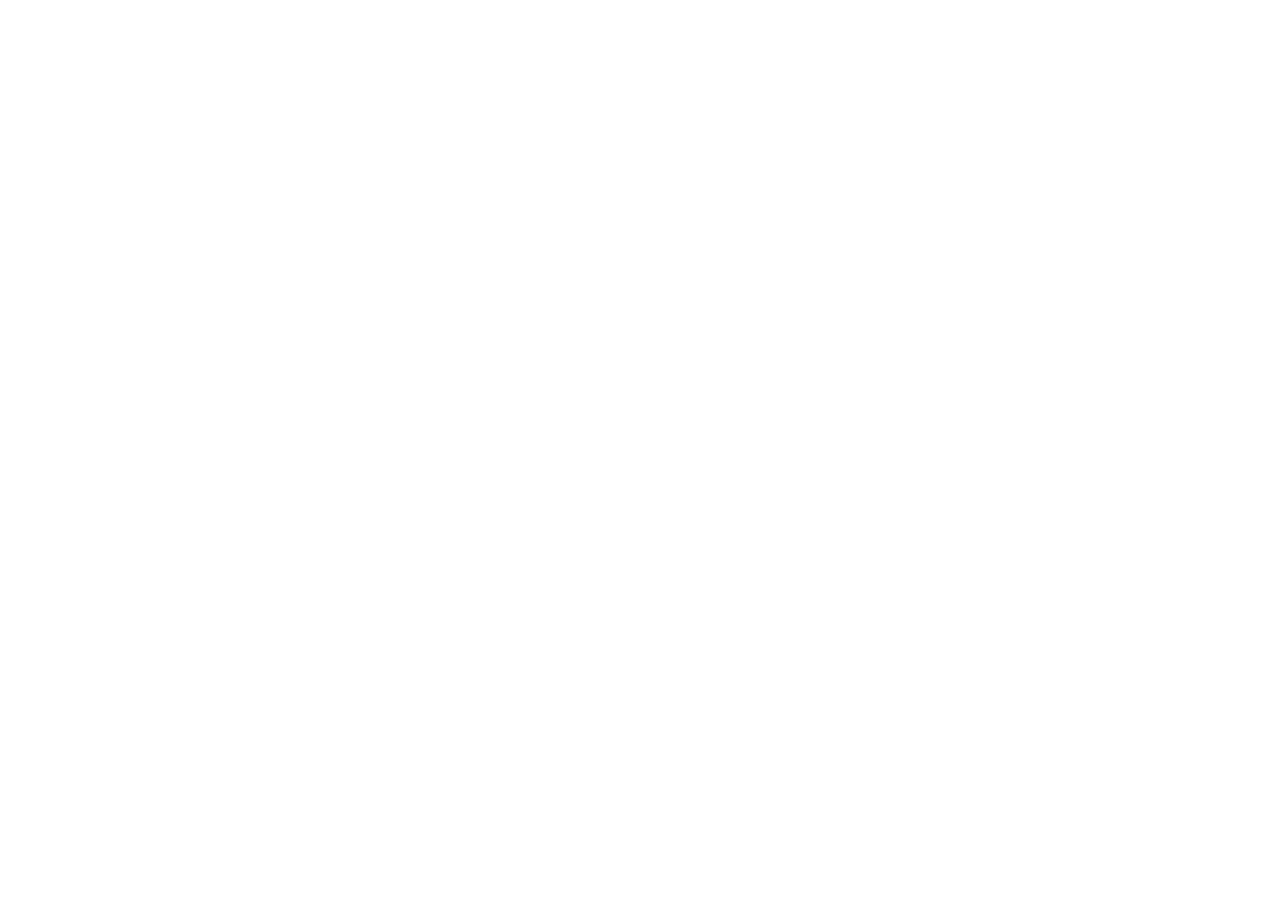
==== Kopernikusz.html @ 82b367d4 "kopernikusz post hozzáadva" ====
<!DOCTYPE html>
<html lang="hu">
<head>
    <meta charset="UTF-8">
    <meta name="viewport" content="width=device-width, initial-scale=1.0">
    <title>Kopernikusz</title>
</head>
<body>
    <header></header>
    <main></main>
    <nav></nav>
    <article></article>
    <footer></footer>
</body>
</html>
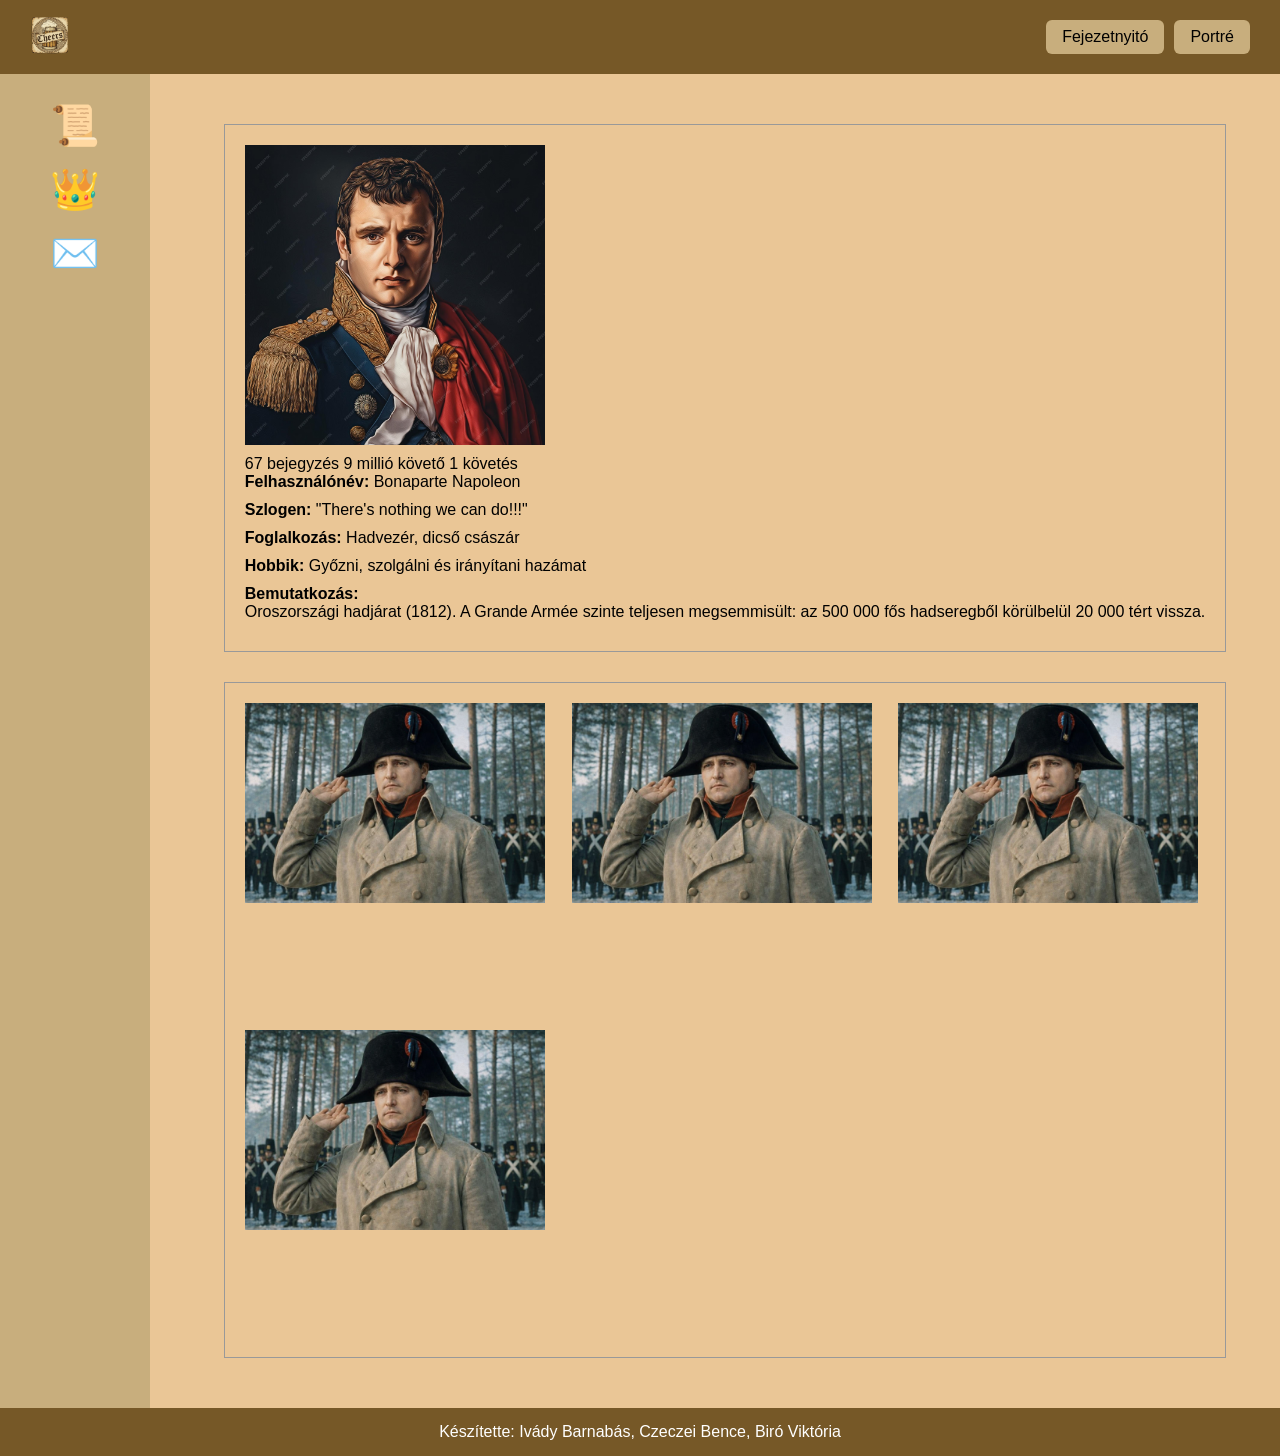
==== commit fa27708b: "posztok befejezve" ====
--- a/Kopernikusz.html
+++ b/Kopernikusz.html
@@ -3,13 +3,84 @@
 <head>
     <meta charset="UTF-8">
     <meta name="viewport" content="width=device-width, initial-scale=1.0">
-    <title>Kopernikusz</title>
+    <link rel="stylesheet" href="formazas.css">
+    <link rel="stylesheet" href="elrendezes.css">
+    <link rel="stylesheet" href="profil.css">
+    <link rel="icon" type="image/x-icon" href="kepek/cheers_icon.webp">
+    <title>Cheers - Fejezetnyitó</title>
 </head>
 <body>
-    <header></header>
-    <main></main>
-    <nav></nav>
-    <article></article>
-    <footer></footer>
+    <header>
+        <div class="logo"><img src="kepek/cheers_icon.webp" alt="icon"></div>
+    <nav>
+      <a href="index.html">Fejezetnyitó</a>
+        <a href="profilok.html">Portré</a>
+    </nav>
+    </header>
+    <main>
+        <aside>
+            <nav>
+                <a href="index.html">📜</a>
+                <a href="profilok.html">👑</a>
+                <a href="#">✉️</a>
+            </nav>
+        </aside>
+
+<article>
+
+    <div class="profil-container">
+
+
+        <div class="profil-fejlec">
+
+            <div>
+                <div class="profil-kep">
+                    <img src="kepek/Napoleon_pfp.webp" alt="">
+                </div>
+
+                <div class="profil-stats">
+                    <span>67 bejegyzés</span>
+                    <span>9 millió követő</span>
+                    <span>1 követés</span>
+                </div>
+            </div>
+
+            <div class="profil-adatok">
+                <p><strong>Felhasználónév:</strong> Bonaparte Napoleon</p>
+                <p><strong>Szlogen:</strong> "There's nothing we can do!!!"</p>
+                <p><strong>Foglalkozás:</strong> Hadvezér, dicső császár</p>
+                <p><strong>Hobbik:</strong> Győzni, szolgálni és irányítani hazámat</p>
+                <p><strong>Bemutatkozás:</strong><br>
+                    Oroszországi hadjárat (1812). A Grande Armée szinte teljesen megsemmisült:
+                    az 500 000 fős hadseregből körülbelül 20 000 tért vissza.
+                </p>
+            </div>
+
+        </div>
+
+        <!-- POSZTOK -->
+        <div class="poszt-grid">
+            <div class="poszt-kartya">
+                <img src="kepek/Napoleon_post.webp" alt="">
+            </div>
+            <div class="poszt-kartya">
+                <img src="kepek/Napoleon_post.webp" alt="">
+            </div>
+            <div class="poszt-kartya">
+                <img src="kepek/Napoleon_post.webp" alt="">
+            </div>
+            <div class="poszt-kartya">
+                <img src="kepek/Napoleon_post.webp" alt="">
+            </div>
+        </div>
+
+    </div>
+
+</article>
+       
+    </main>
+     <footer>
+            <p>Készítette: Ivády Barnabás, Czeczei Bence, Biró Viktória</p>
+        </footer>
 </body>
 </html>
--- a/formazas.css
+++ b/formazas.css
@@ -0,0 +1,166 @@
+* {
+  margin: 0;
+  padding: 0;
+  box-sizing: border-box;
+  }
+
+body {
+font-family: Arial, sans-serif;
+background-color: #EAC696;
+}
+
+header {
+display: grid;
+grid-template-columns: auto 1fr;
+align-items: center;
+padding: 15px 30px;
+background: #765827;
+color: white;
+}
+
+.logo img {
+height: 40px;
+}
+
+header nav {
+display: grid;
+grid-auto-flow: column;
+justify-content: end;
+}
+
+header nav a {
+text-decoration: none;
+background: #C8AE7D;
+padding: 8px 16px;
+margin-left: 10px;
+border-radius: 6px;
+color: black;
+transition: 0.3s;
+}
+
+header nav a:hover {
+background: #65451F;
+color: white;
+}
+
+aside {
+background: #C8AE7D;
+padding-top: 20px;
+}
+
+aside nav {
+display: grid;
+justify-items: center;
+row-gap: 5px;
+}
+
+aside nav a {
+font-size: 40px;
+padding: 8px;
+border-radius: 10px;
+text-decoration: none;
+transition: 0.3s;
+}
+
+aside nav a:hover {
+background: #765827;
+}
+
+.posztok {
+max-width: 1200px;
+margin: auto;
+display: grid;
+row-gap: 20px;
+}
+
+.poszt{
+background-color: white;
+border-radius: 12px;
+padding: 20px;
+box-shadow: 0 5px 15px rgba(0,0,0,0.1);
+display: grid;
+row-gap: 15px;
+}
+
+.posztkep {
+position: relative;
+}
+
+.posztkep img {
+width: 100%;
+border-radius: 10px;
+}
+
+.posztkepinfo {
+position: absolute;
+bottom: 10px;
+left: 10px;
+background: rgba(0,0,0,0.6);
+color: white;
+padding: 5px 10px;
+border-radius: 6px;
+display: grid;
+grid-auto-flow: column;
+column-gap: 10px;
+}
+
+.posztleiras {
+margin-top: 15px;
+color: #333;
+}
+
+.komment {
+background: #EAC696;
+margin-bottom: 10px;
+}
+
+.komment h2 {
+margin-bottom: 5px;
+}
+
+.valasz {
+background: #C8AE7D;
+}
+
+.valasz h3 {
+margin-bottom: 5px;
+}
+
+footer {
+    width: 100%;
+    text-align: center;
+    padding: 15px;
+    background: #765827;
+    color: white;
+}
+.profil-cards{
+    display: grid;
+    grid-template-columns: 1fr 1fr 1fr;
+    gap: 20px;
+}
+.profil-card{
+    background-color: white;
+    padding: 20px;
+    border-radius: 12px;
+    text-align: center;
+    transition: all 0.3s;
+    max-height: 300px;
+    max-width: 400px;
+}
+.profil-card:hover{
+    background-color: #765827;
+    transform: translateY(-5px);
+}
+.profil-card a{
+    text-decoration: none;
+    color: #765827;
+    transition: all 0.3s;
+}
+.profil-card:hover a{
+    color: white;
+}
+.profil-card img{
+    width: 200px;
+    border-radius: 20px;
+    max-width: 100%;
+}
--- a/elrendezes.css
+++ b/elrendezes.css
@@ -0,0 +1,82 @@
+main {
+    display: grid;
+    grid-template-columns: 150px 1fr;
+    gap: 20px;
+}
+
+aside {
+    height: auto;
+    max-width: 150px;
+    display: grid;
+    justify-content: center;
+}
+
+aside nav {
+    align-self: start;
+    display: grid;
+    justify-items: center;
+    row-gap: 1px;
+}
+
+article {
+    padding: 30px;
+    display: grid;
+    justify-content: center;
+}
+
+.posztok {
+    max-width: 700px;
+    display: grid;
+    row-gap: 20px;
+}
+
+.poszt {
+    display: grid;
+    row-gap: 15px;
+    padding: 20px;
+    border-radius: 12px;
+}
+
+.posztinfo {
+    display: grid;
+    grid-template-columns: 1fr 2fr;
+    gap: 20px;
+    position: relative;
+}
+
+.posztkep img {
+    width: 100%;
+    border-radius: 10px;
+}
+
+.posztkepinfo {
+    position: absolute;
+    bottom: 10px;
+    left: 10px;
+
+    display: grid;
+    grid-auto-flow: column;
+    column-gap: 10px;
+}
+
+.posztleiras {
+    display: grid;
+    row-gap: 10px;
+}
+
+.kommentek {
+    display: grid;
+    row-gap: 10px;
+}
+
+.komment {
+    padding: 10px;
+    border-radius: 8px;
+}
+
+.valasz {
+    margin-top: 10px;
+    margin-left: 20px;
+    padding: 8px;
+    border-radius: 6px;
+}
--- a/profil.css
+++ b/profil.css
@@ -0,0 +1,65 @@
+
+article {
+
+    padding: 30px;
+}
+
+.profil-fejlec {
+
+    gap: 30px;
+    padding: 20px;
+}
+
+.profil-kep {
+    width: 300px;
+    height: 300px;
+}
+
+.profil-adatok {
+    
+}
+
+.profil-stats {
+
+    gap: 20px;
+    margin-top: 10px;
+}
+
+.poszt-grid {
+    margin-top: 30px;
+    display: grid;
+    grid-template-columns: 1fr 1fr 1fr;
+    gap: 20px;
+}
+
+.poszt-kartya {
+    width: 100%;
+    aspect-ratio: 1/1;
+}
+.profil-container {
+    padding: 20px;
+}
+
+.profil-fejlec {
+    border: 1px solid #999;
+}
+
+.profil-kep img {
+    width: 100%;
+    height: 100%;
+    object-fit: cover;
+}
+
+.profil-adatok p {
+    margin-bottom: 10px;
+}
+
+.poszt-grid {
+    border: 1px solid #999;
+    padding: 20px;
+}
+
+.poszt-grid img {
+    width: 300px;
+    height: 200px;
+}
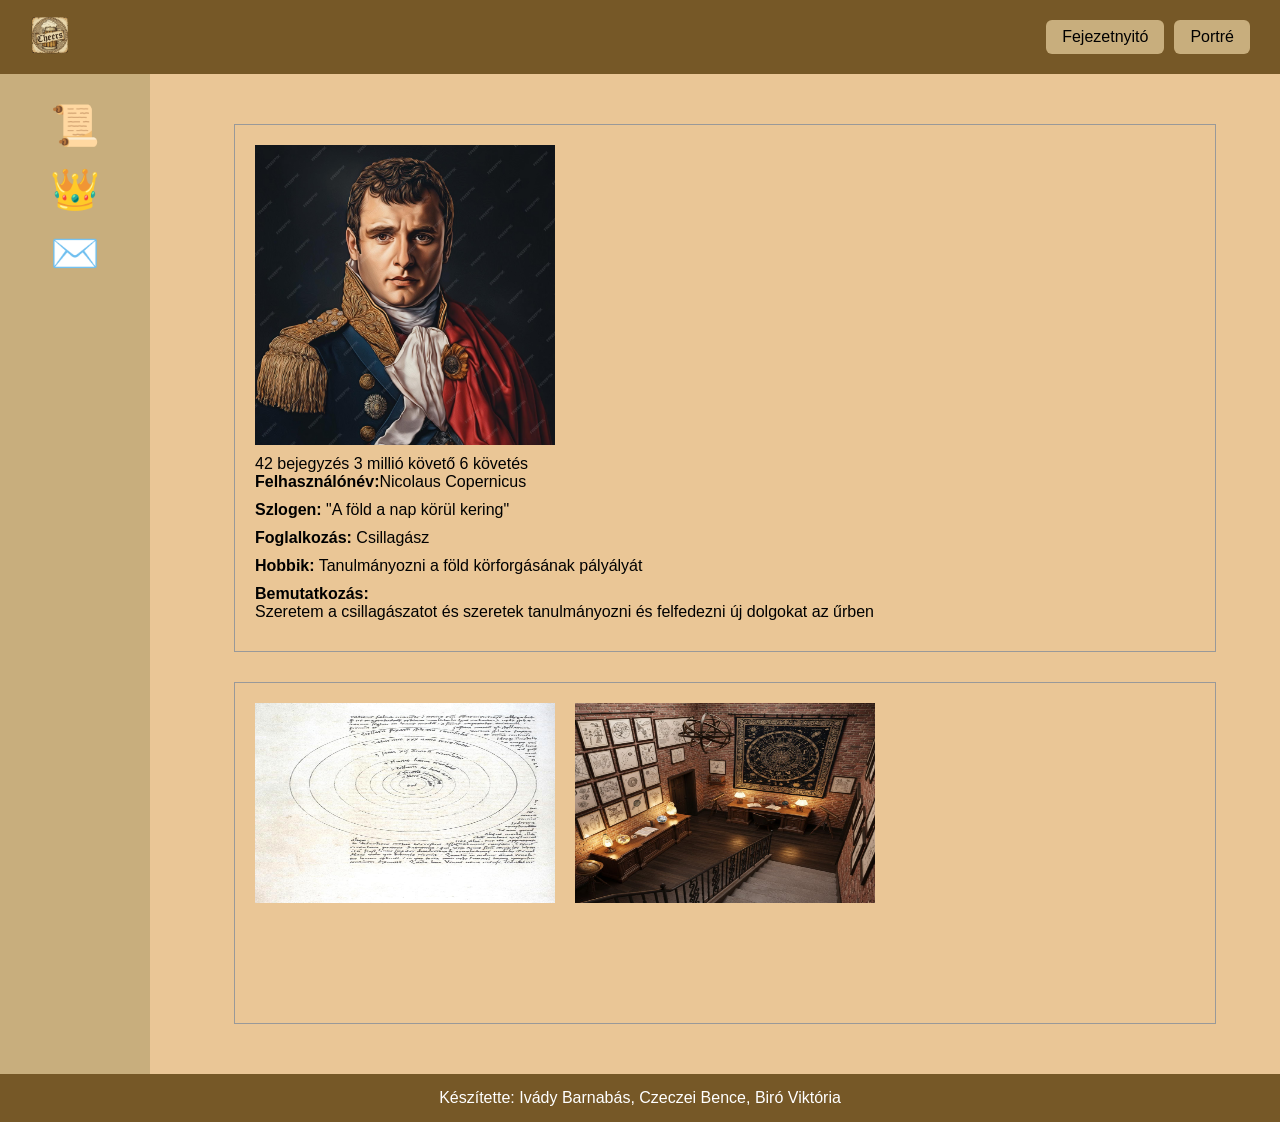
==== commit 62f8aeeb: "Kopernikusz megcsinálva" ====
--- a/Kopernikusz.html
+++ b/Kopernikusz.html
@@ -39,20 +39,19 @@
                 </div>
 
                 <div class="profil-stats">
-                    <span>67 bejegyzés</span>
-                    <span>9 millió követő</span>
-                    <span>1 követés</span>
+                    <span>42 bejegyzés</span>
+                    <span>3 millió követő</span>
+                    <span>6 követés</span>
                 </div>
             </div>
 
             <div class="profil-adatok">
-                <p><strong>Felhasználónév:</strong> Bonaparte Napoleon</p>
-                <p><strong>Szlogen:</strong> "There's nothing we can do!!!"</p>
-                <p><strong>Foglalkozás:</strong> Hadvezér, dicső császár</p>
-                <p><strong>Hobbik:</strong> Győzni, szolgálni és irányítani hazámat</p>
+                <p><strong>Felhasználónév:</strong>Nicolaus Copernicus</p>
+                <p><strong>Szlogen:</strong> "A föld a nap körül kering"</p>
+                <p><strong>Foglalkozás:</strong> Csillagász</p>
+                <p><strong>Hobbik:</strong> Tanulmányozni a föld körforgásának pályályát</p>
                 <p><strong>Bemutatkozás:</strong><br>
-                    Oroszországi hadjárat (1812). A Grande Armée szinte teljesen megsemmisült:
-                    az 500 000 fős hadseregből körülbelül 20 000 tért vissza.
+                    Szeretem a csillagászatot és szeretek tanulmányozni és felfedezni új dolgokat az űrben
                 </p>
             </div>
 
@@ -61,16 +60,10 @@
         <!-- POSZTOK -->
         <div class="poszt-grid">
             <div class="poszt-kartya">
-                <img src="kepek/Napoleon_post.webp" alt="">
+                <img src="kepek/Kopernikusz_post.webp" alt="">
             </div>
             <div class="poszt-kartya">
-                <img src="kepek/Napoleon_post.webp" alt="">
-            </div>
-            <div class="poszt-kartya">
-                <img src="kepek/Napoleon_post.webp" alt="">
-            </div>
-            <div class="poszt-kartya">
-                <img src="kepek/Napoleon_post.webp" alt="">
+                <img src="kepek/Kopernikusz_post2.jpeg" alt="">
             </div>
         </div>
 
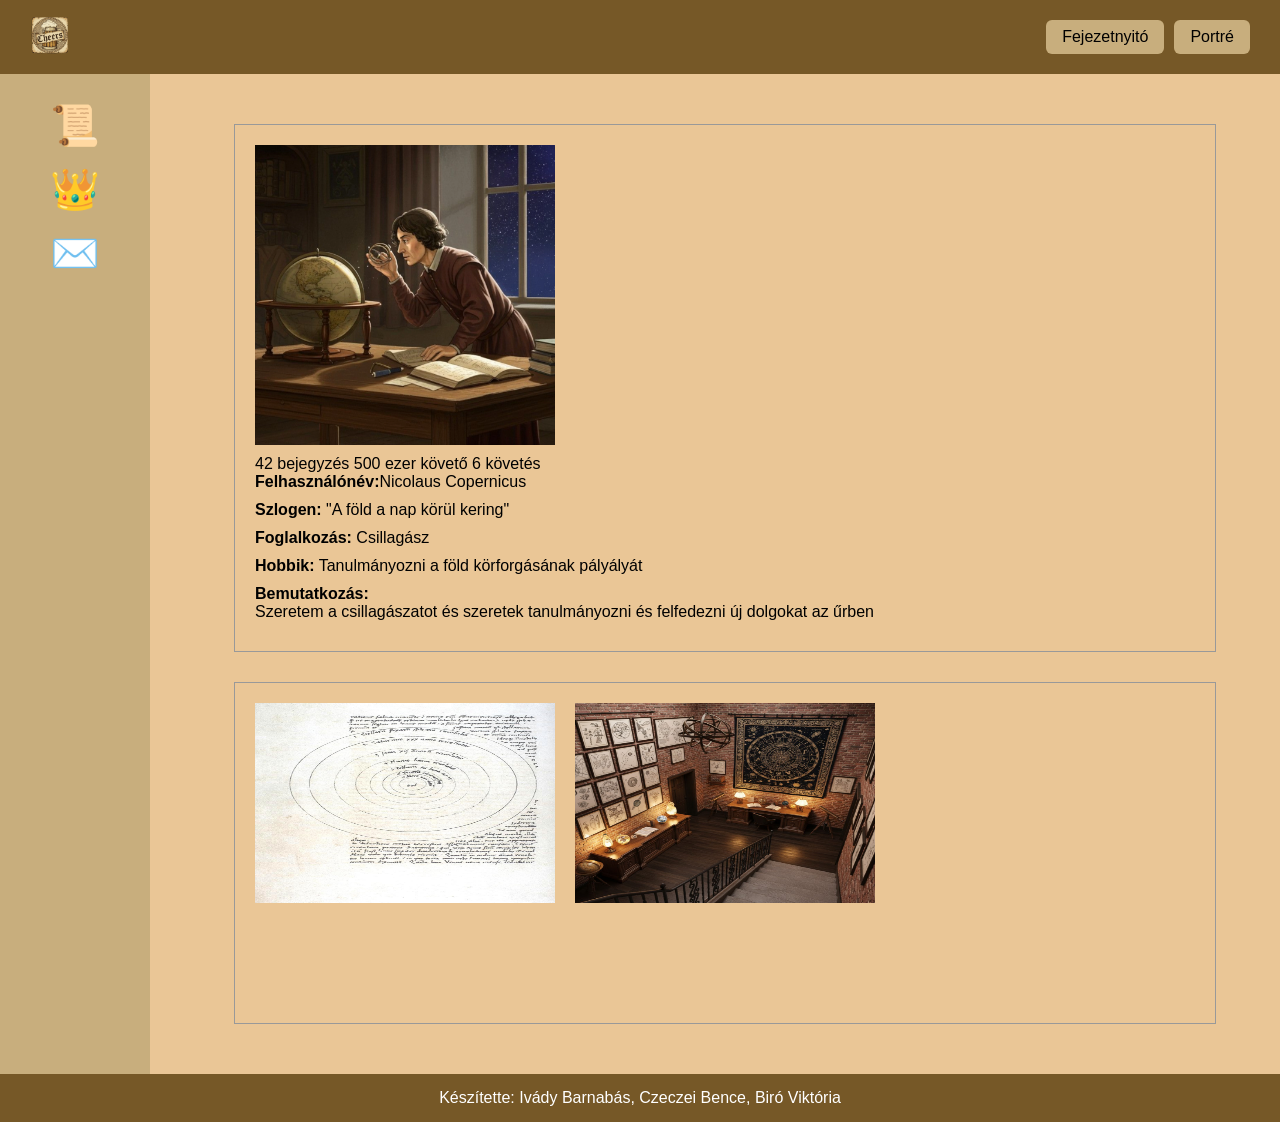
==== commit 9e886adf: "Kopernikusz kép és adat javítótt" ====
--- a/Kopernikusz.html
+++ b/Kopernikusz.html
@@ -35,12 +35,12 @@
 
             <div>
                 <div class="profil-kep">
-                    <img src="kepek/Napoleon_pfp.webp" alt="">
+                    <img src="kepek/Kopernikusz_pfp.webp" alt="">
                 </div>
 
                 <div class="profil-stats">
                     <span>42 bejegyzés</span>
-                    <span>3 millió követő</span>
+                    <span>500 ezer követő</span>
                     <span>6 követés</span>
                 </div>
             </div>
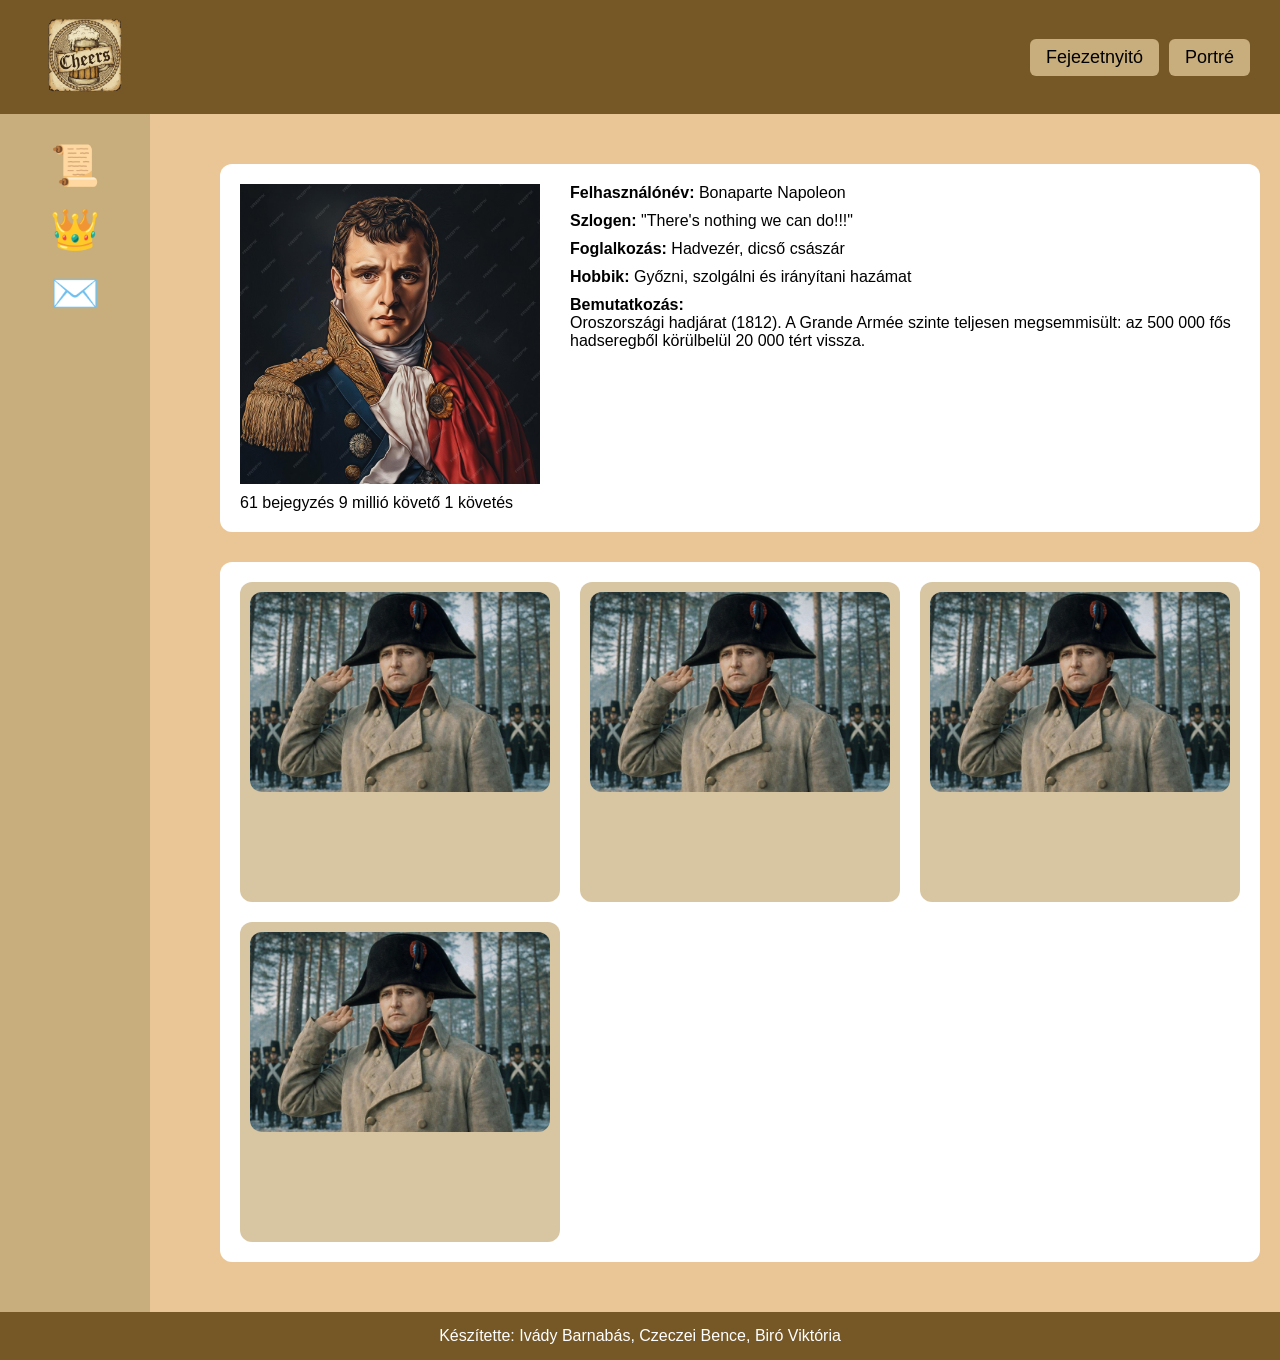
==== commit 52aff388: "commit Co-authored-by: Copilot <copilot@github.com>" ====
--- a/Kopernikusz.html
+++ b/Kopernikusz.html
@@ -35,23 +35,24 @@
 
             <div>
                 <div class="profil-kep">
-                    <img src="kepek/Kopernikusz_pfp.webp" alt="">
+                    <img src="kepek/Napoleon_pfp.webp" alt="">
                 </div>
 
                 <div class="profil-stats">
-                    <span>42 bejegyzés</span>
-                    <span>500 ezer követő</span>
-                    <span>6 követés</span>
+                    <span>61 bejegyzés</span>
+                    <span>9 millió követő</span>
+                    <span>1 követés</span>
                 </div>
             </div>
 
             <div class="profil-adatok">
-                <p><strong>Felhasználónév:</strong>Nicolaus Copernicus</p>
-                <p><strong>Szlogen:</strong> "A föld a nap körül kering"</p>
-                <p><strong>Foglalkozás:</strong> Csillagász</p>
-                <p><strong>Hobbik:</strong> Tanulmányozni a föld körforgásának pályályát</p>
+                <p><strong>Felhasználónév:</strong> Bonaparte Napoleon</p>
+                <p><strong>Szlogen:</strong> "There's nothing we can do!!!"</p>
+                <p><strong>Foglalkozás:</strong> Hadvezér, dicső császár</p>
+                <p><strong>Hobbik:</strong> Győzni, szolgálni és irányítani hazámat</p>
                 <p><strong>Bemutatkozás:</strong><br>
-                    Szeretem a csillagászatot és szeretek tanulmányozni és felfedezni új dolgokat az űrben
+                    Oroszországi hadjárat (1812). A Grande Armée szinte teljesen megsemmisült:
+                    az 500 000 fős hadseregből körülbelül 20 000 tért vissza.
                 </p>
             </div>
 
@@ -60,10 +61,16 @@
         <!-- POSZTOK -->
         <div class="poszt-grid">
             <div class="poszt-kartya">
-                <img src="kepek/Kopernikusz_post.webp" alt="">
+                <img src="kepek/Napoleon_post.webp" alt="">
             </div>
             <div class="poszt-kartya">
-                <img src="kepek/Kopernikusz_post2.jpeg" alt="">
+                <img src="kepek/Napoleon_post.webp" alt="">
+            </div>
+            <div class="poszt-kartya">
+                <img src="kepek/Napoleon_post.webp" alt="">
+            </div>
+            <div class="poszt-kartya">
+                <img src="kepek/Napoleon_post.webp" alt="">
             </div>
         </div>
 
--- a/formazas.css
+++ b/formazas.css
@@ -19,7 +19,8 @@
 }
 
 .logo img {
-height: 40px;
+height: 80px;
+margin-left: 15px;
 }
 
 header nav {
@@ -36,6 +37,7 @@
 border-radius: 6px;
 color: black;
 transition: 0.3s;
+font-size: 18px;
 }
 
 header nav a:hover {
@@ -89,6 +91,7 @@
 .posztkep img {
 width: 100%;
 border-radius: 10px;
+margin-bottom: 10px;
 }
 
 .posztkepinfo {
@@ -102,6 +105,7 @@
 display: grid;
 grid-auto-flow: column;
 column-gap: 10px;
+margin-bottom: 10px;
 }
 
 .posztleiras {
@@ -163,4 +167,42 @@
     width: 200px;
     border-radius: 20px;
     max-width: 100%;
-}+}
+.profil-fejlec {
+    padding: 10px;
+    background-color: white;
+    border-radius: 12px;
+}
+.poszt-grid {
+    padding: 10px;
+    background-color: white;
+    border-radius: 12px;
+}
+.poszt-kartya {
+    background-color: #c8ae7db4;
+    padding: 10px;
+    border-radius: 12px;
+    transition: all 0.6s;
+}
+.poszt-kartya:hover {
+    transform: scale(1.05);
+}
+.poszt-kartya img {
+    width: 100%;
+    border-radius: 12px;
+    display: block;
+    margin:auto ;
+}
+
+a {
+    text-decoration: none;
+    color: #333
+}
+
+@media (max-width: 800px) {
+    main {
+        display:grid;
+        grid-template-columns: 1fr 1fr;
+        padding: 10px;
+    }
+}
--- a/profil.css
+++ b/profil.css
@@ -5,7 +5,8 @@
 }
 
 .profil-fejlec {
-
+    display:grid;
+    grid-template-columns: 300px 1fr;
     gap: 30px;
     padding: 20px;
 }
@@ -15,12 +16,7 @@
     height: 300px;
 }
 
-.profil-adatok {
-    
-}
-
 .profil-stats {
-
     gap: 20px;
     margin-top: 10px;
 }
@@ -40,9 +36,6 @@
     padding: 20px;
 }
 
-.profil-fejlec {
-    border: 1px solid #999;
-}
 
 .profil-kep img {
     width: 100%;
@@ -55,7 +48,6 @@
 }
 
 .poszt-grid {
-    border: 1px solid #999;
     padding: 20px;
 }
 
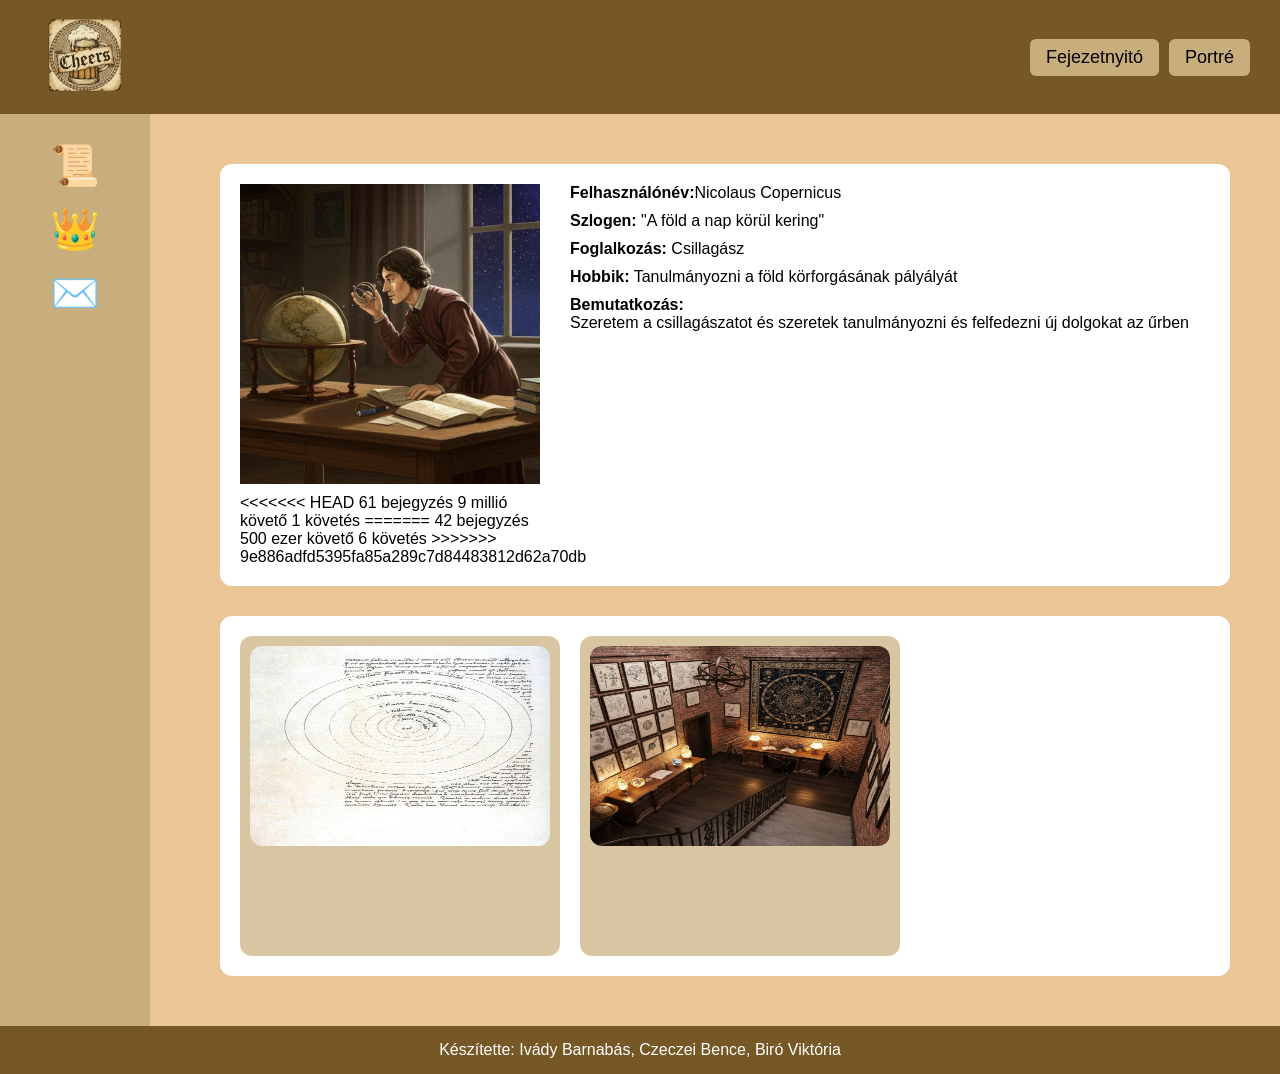
==== commit bdce14ff: "Merge branch 'main' of https://github.com/IvadyBarnabas/felvilagosodas_projektmunka_10_2026" ====
--- a/Kopernikusz.html
+++ b/Kopernikusz.html
@@ -35,24 +35,29 @@
 
             <div>
                 <div class="profil-kep">
-                    <img src="kepek/Napoleon_pfp.webp" alt="">
+                    <img src="kepek/Kopernikusz_pfp.webp" alt="">
                 </div>
 
                 <div class="profil-stats">
+<<<<<<< HEAD
                     <span>61 bejegyzés</span>
                     <span>9 millió követő</span>
                     <span>1 követés</span>
+=======
+                    <span>42 bejegyzés</span>
+                    <span>500 ezer követő</span>
+                    <span>6 követés</span>
+>>>>>>> 9e886adfd5395fa85a289c7d84483812d62a70db
                 </div>
             </div>
 
             <div class="profil-adatok">
-                <p><strong>Felhasználónév:</strong> Bonaparte Napoleon</p>
-                <p><strong>Szlogen:</strong> "There's nothing we can do!!!"</p>
-                <p><strong>Foglalkozás:</strong> Hadvezér, dicső császár</p>
-                <p><strong>Hobbik:</strong> Győzni, szolgálni és irányítani hazámat</p>
+                <p><strong>Felhasználónév:</strong>Nicolaus Copernicus</p>
+                <p><strong>Szlogen:</strong> "A föld a nap körül kering"</p>
+                <p><strong>Foglalkozás:</strong> Csillagász</p>
+                <p><strong>Hobbik:</strong> Tanulmányozni a föld körforgásának pályályát</p>
                 <p><strong>Bemutatkozás:</strong><br>
-                    Oroszországi hadjárat (1812). A Grande Armée szinte teljesen megsemmisült:
-                    az 500 000 fős hadseregből körülbelül 20 000 tért vissza.
+                    Szeretem a csillagászatot és szeretek tanulmányozni és felfedezni új dolgokat az űrben
                 </p>
             </div>
 
@@ -61,16 +66,10 @@
         <!-- POSZTOK -->
         <div class="poszt-grid">
             <div class="poszt-kartya">
-                <img src="kepek/Napoleon_post.webp" alt="">
+                <img src="kepek/Kopernikusz_post.webp" alt="">
             </div>
             <div class="poszt-kartya">
-                <img src="kepek/Napoleon_post.webp" alt="">
-            </div>
-            <div class="poszt-kartya">
-                <img src="kepek/Napoleon_post.webp" alt="">
-            </div>
-            <div class="poszt-kartya">
-                <img src="kepek/Napoleon_post.webp" alt="">
+                <img src="kepek/Kopernikusz_post2.jpeg" alt="">
             </div>
         </div>
 
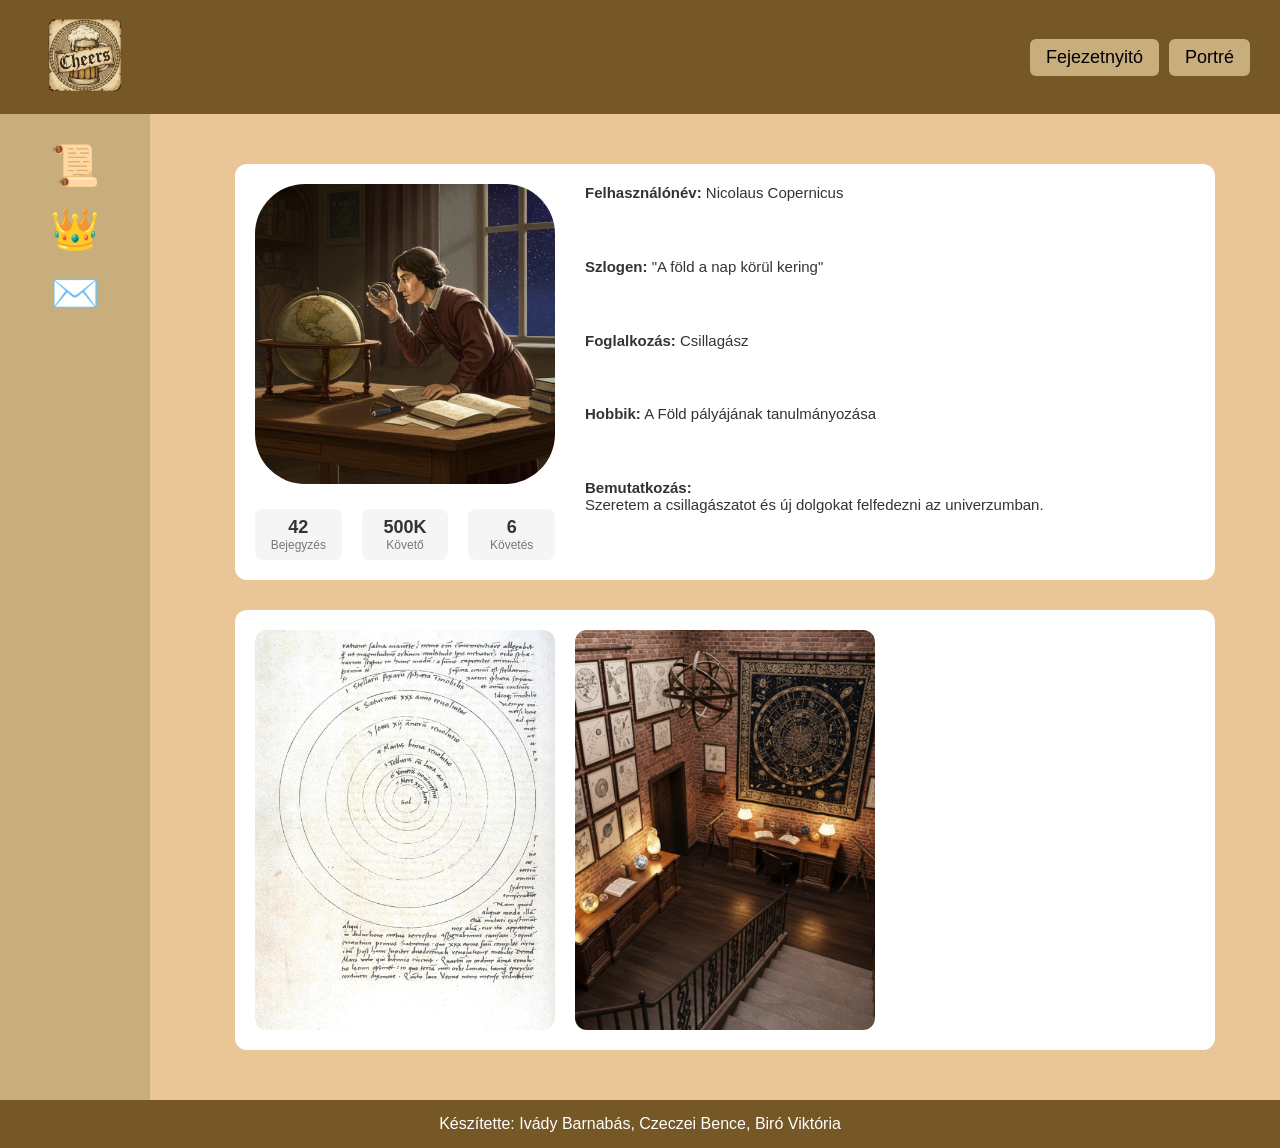
==== commit 69a5327d: "oldalakban való javítás + profil oldal szebbé tétele Vikivel + képek szerkesztése" ====
--- a/Kopernikusz.html
+++ b/Kopernikusz.html
@@ -27,58 +27,51 @@
         </aside>
 
 <article>
-
     <div class="profil-container">
-
-
         <div class="profil-fejlec">
-
-            <div>
+            <div class="profil-bal">
                 <div class="profil-kep">
                     <img src="kepek/Kopernikusz_pfp.webp" alt="">
                 </div>
-
                 <div class="profil-stats">
-<<<<<<< HEAD
-                    <span>61 bejegyzés</span>
-                    <span>9 millió követő</span>
-                    <span>1 követés</span>
-=======
-                    <span>42 bejegyzés</span>
-                    <span>500 ezer követő</span>
-                    <span>6 követés</span>
->>>>>>> 9e886adfd5395fa85a289c7d84483812d62a70db
+                    <div class="profil-stat">
+                        <h3>42</h3>
+                        <p>Bejegyzés</p>
+                    </div>
+                    <div class="profil-stat">
+                        <h3>500K</h3>
+                        <p>Követő</p>
+                    </div>
+                    <div class="profil-stat">
+                        <h3>6</h3>
+                        <p>Követés</p>
+                    </div>
                 </div>
             </div>
-
             <div class="profil-adatok">
-                <p><strong>Felhasználónév:</strong>Nicolaus Copernicus</p>
+                <p><strong>Felhasználónév:</strong> Nicolaus Copernicus</p>
                 <p><strong>Szlogen:</strong> "A föld a nap körül kering"</p>
                 <p><strong>Foglalkozás:</strong> Csillagász</p>
-                <p><strong>Hobbik:</strong> Tanulmányozni a föld körforgásának pályályát</p>
+                <p><strong>Hobbik:</strong> A Föld pályájának tanulmányozása</p>
                 <p><strong>Bemutatkozás:</strong><br>
-                    Szeretem a csillagászatot és szeretek tanulmányozni és felfedezni új dolgokat az űrben
+                    Szeretem a csillagászatot és új dolgokat felfedezni az univerzumban.
                 </p>
             </div>
-
         </div>
-
-        <!-- POSZTOK -->
         <div class="poszt-grid">
             <div class="poszt-kartya">
-                <img src="kepek/Kopernikusz_post.webp" alt="">
+                <a href="index.html">
+                    <img src="kepek/Kopernikusz_post.webp" alt="">
+                </a>
             </div>
             <div class="poszt-kartya">
                 <img src="kepek/Kopernikusz_post2.jpeg" alt="">
             </div>
         </div>
-
     </div>
-
-</article>
-       
+</article> 
     </main>
-     <footer>
+        <footer>
             <p>Készítette: Ivády Barnabás, Czeczei Bence, Biró Viktória</p>
         </footer>
 </body>
--- a/formazas.css
+++ b/formazas.css
@@ -168,30 +168,76 @@
     border-radius: 20px;
     max-width: 100%;
 }
+
 .profil-fejlec {
-    padding: 10px;
-    background-color: white;
+    max-width: 1000px;
+    background: white;
     border-radius: 12px;
 }
+
+.profil-bal {
+    display: grid;
+    gap: 15px;
+    justify-items: center;
+}
+
+.profil-kep img {
+    width: 150px;
+    height: 150px;
+    border-radius: 50px;
+    object-fit: cover;
+}
+
+.profil-stats {
+    display: grid;
+    grid-template-columns: repeat(3, 1fr);
+    gap: 10px;
+    width: 100%;
+    text-align: center;
+}
+
+.profil-stat {
+    background: #f5f5f5;
+    padding: 8px;
+    border-radius: 8px;
+}
+
+.profil-stat h3 {
+    font-size: 18px;
+    color: #333;
+}
+
+.profil-stat p {
+    font-size: 12px;
+    color: #777;
+}
+
+.profil-adatok {
+    display: grid;
+    gap: 10px;
+    font-size: 15px;
+    color: #333;
+}
+
 .poszt-grid {
-    padding: 10px;
-    background-color: white;
+    padding: 15px;
+    background: white;
     border-radius: 12px;
 }
+
 .poszt-kartya {
-    background-color: #c8ae7db4;
-    padding: 10px;
-    border-radius: 12px;
-    transition: all 0.6s;
-}
+    overflow: hidden;
+    transition: transform 0.3s ease;
+}
+
 .poszt-kartya:hover {
     transform: scale(1.05);
 }
+
 .poszt-kartya img {
-    width: 100%;
-    border-radius: 12px;
-    display: block;
-    margin:auto ;
+    width: 50%;
+    height: 200px;
+    object-fit: cover;
 }
 
 a {
@@ -199,10 +245,23 @@
     color: #333
 }
 
-@media (max-width: 800px) {
-    main {
-        display:grid;
-        grid-template-columns: 1fr 1fr;
-        padding: 10px;
-    }
-}
+@media screen and (
+    max-width: 768px
+) {
+    .profil-fejlec {
+        grid-template-columns: 1fr;
+        text-align: center;
+    }
+    .profil-kep {
+        width: 200px;
+        height: 200px;
+        margin: auto;
+    }
+    .profil-stats {
+        grid-template-columns: 1fr;
+        gap: 10px;
+    }
+    .poszt-grid {
+        grid-template-columns: 1fr;
+    }
+}
--- a/profil.css
+++ b/profil.css
@@ -1,11 +1,9 @@
-
 article {
-
     padding: 30px;
 }
 
 .profil-fejlec {
-    display:grid;
+    display: grid;
     grid-template-columns: 300px 1fr;
     gap: 30px;
     padding: 20px;
@@ -17,6 +15,8 @@
 }
 
 .profil-stats {
+    display: grid;
+    grid-template-columns: 1fr 1fr 1fr;
     gap: 20px;
     margin-top: 10px;
 }
@@ -26,16 +26,19 @@
     display: grid;
     grid-template-columns: 1fr 1fr 1fr;
     gap: 20px;
+    padding: 20px;
 }
 
 .poszt-kartya {
-    width: 100%;
-    aspect-ratio: 1/1;
+    max-width: 300px;
+    max-height: 400px;
+    border-radius: 12px;
+    overflow: hidden;
 }
+
 .profil-container {
     padding: 20px;
 }
-
 
 .profil-kep img {
     width: 100%;
@@ -47,11 +50,8 @@
     margin-bottom: 10px;
 }
 
-.poszt-grid {
-    padding: 20px;
-}
-
 .poszt-grid img {
-    width: 300px;
-    height: 200px;
+    width: 100%;      
+    height: 100%;     
+    object-fit: cover;
 }
